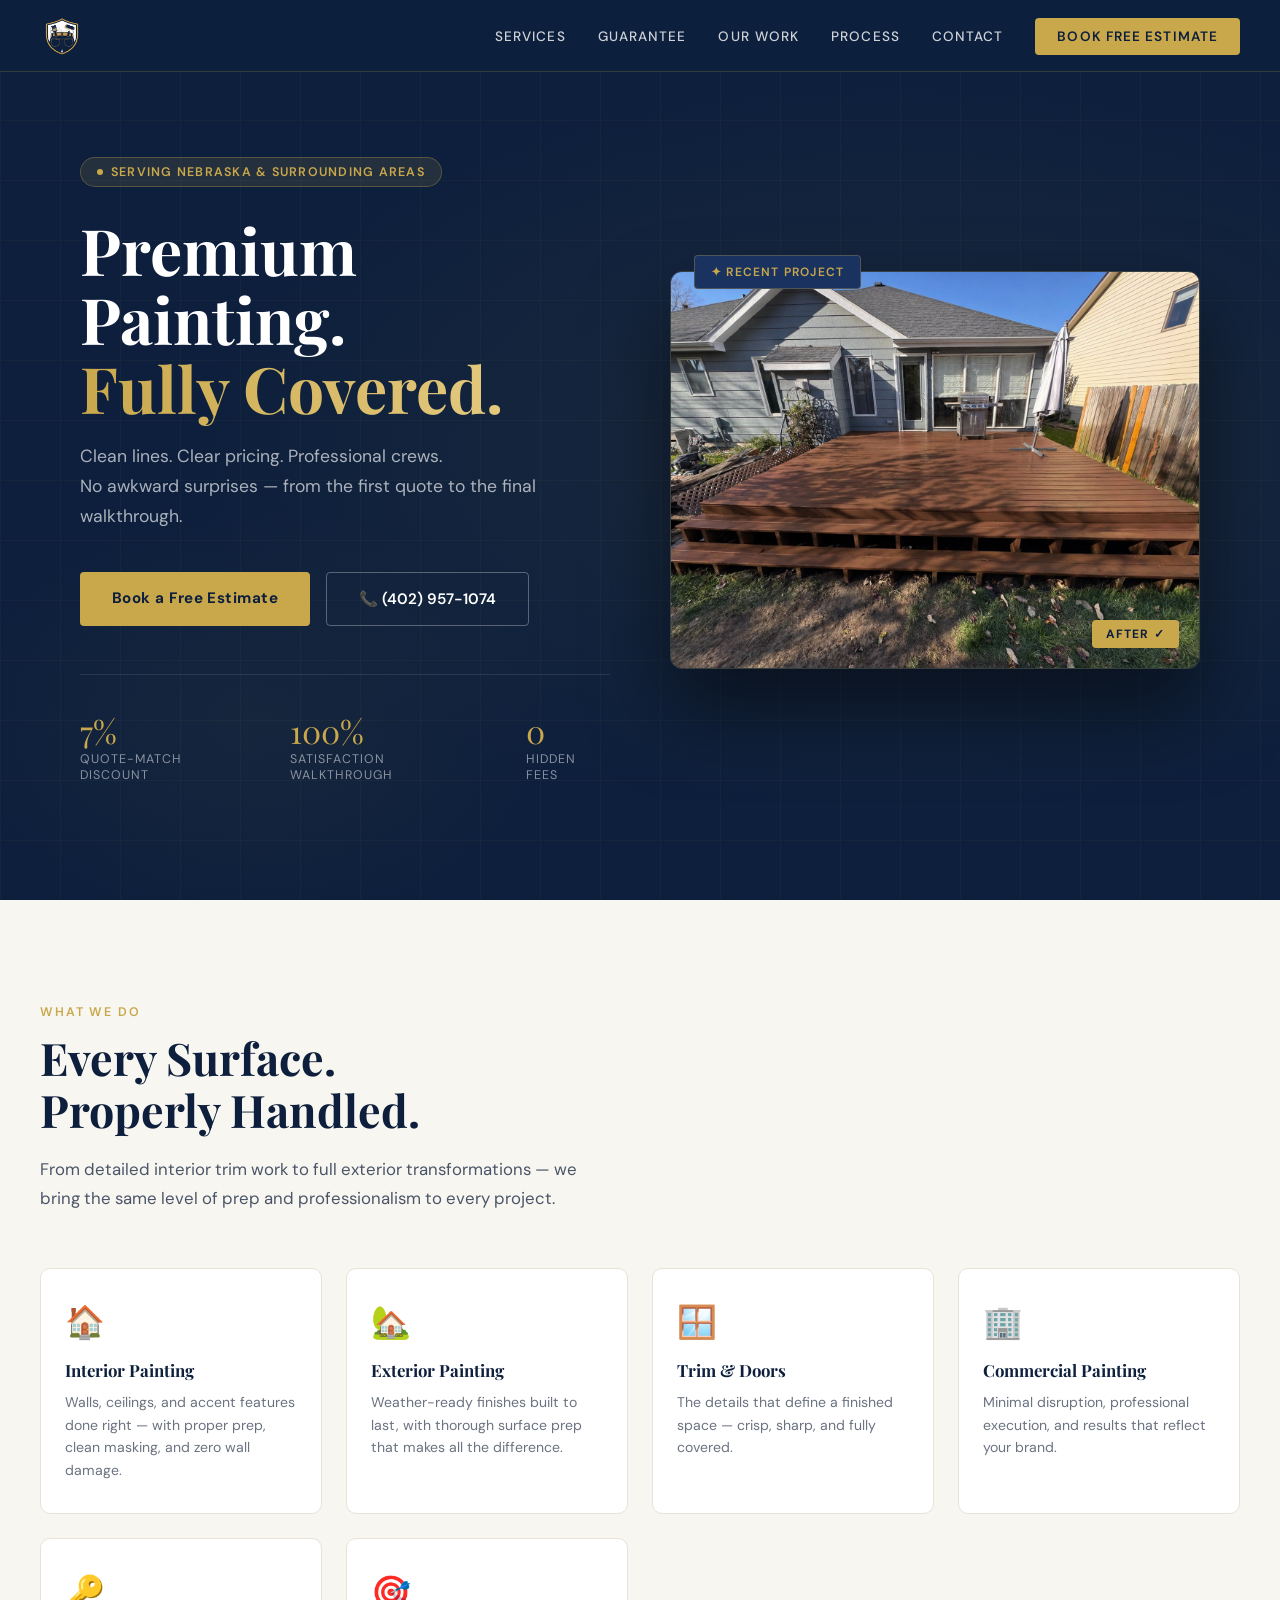
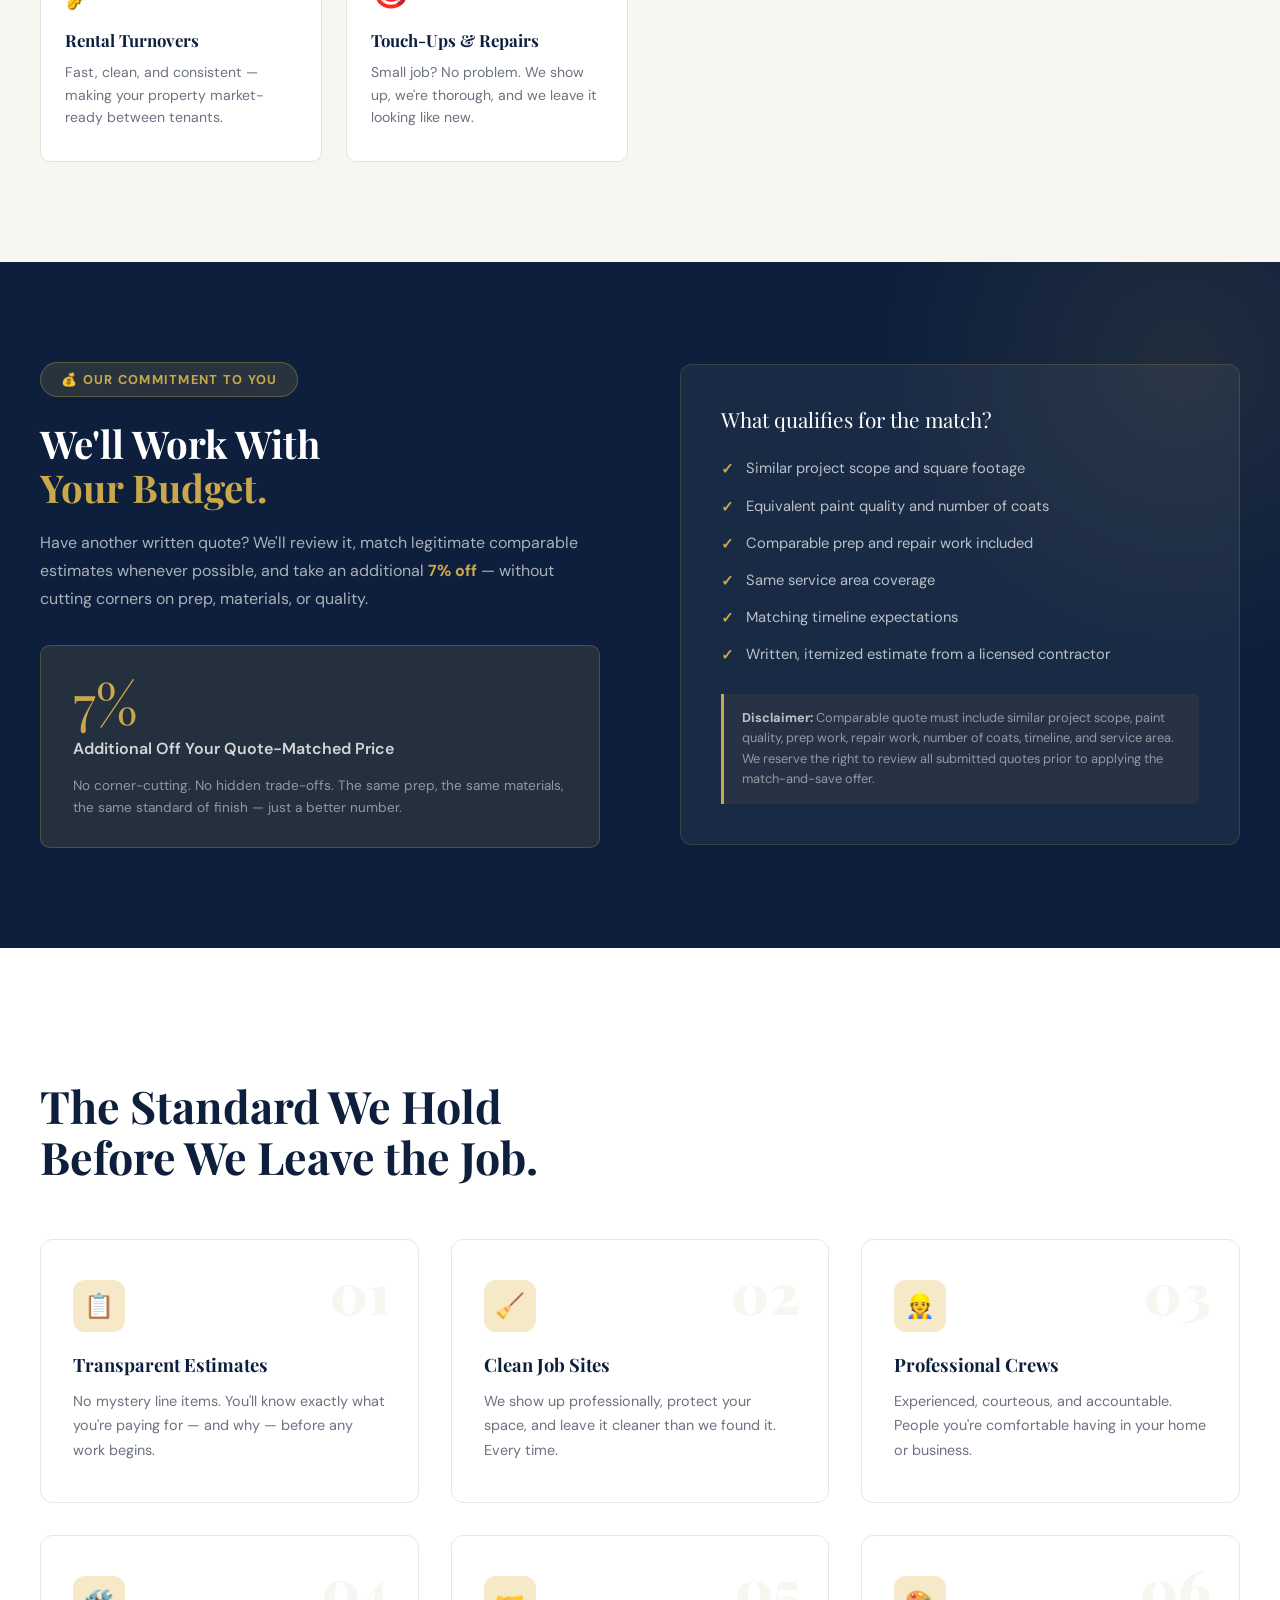
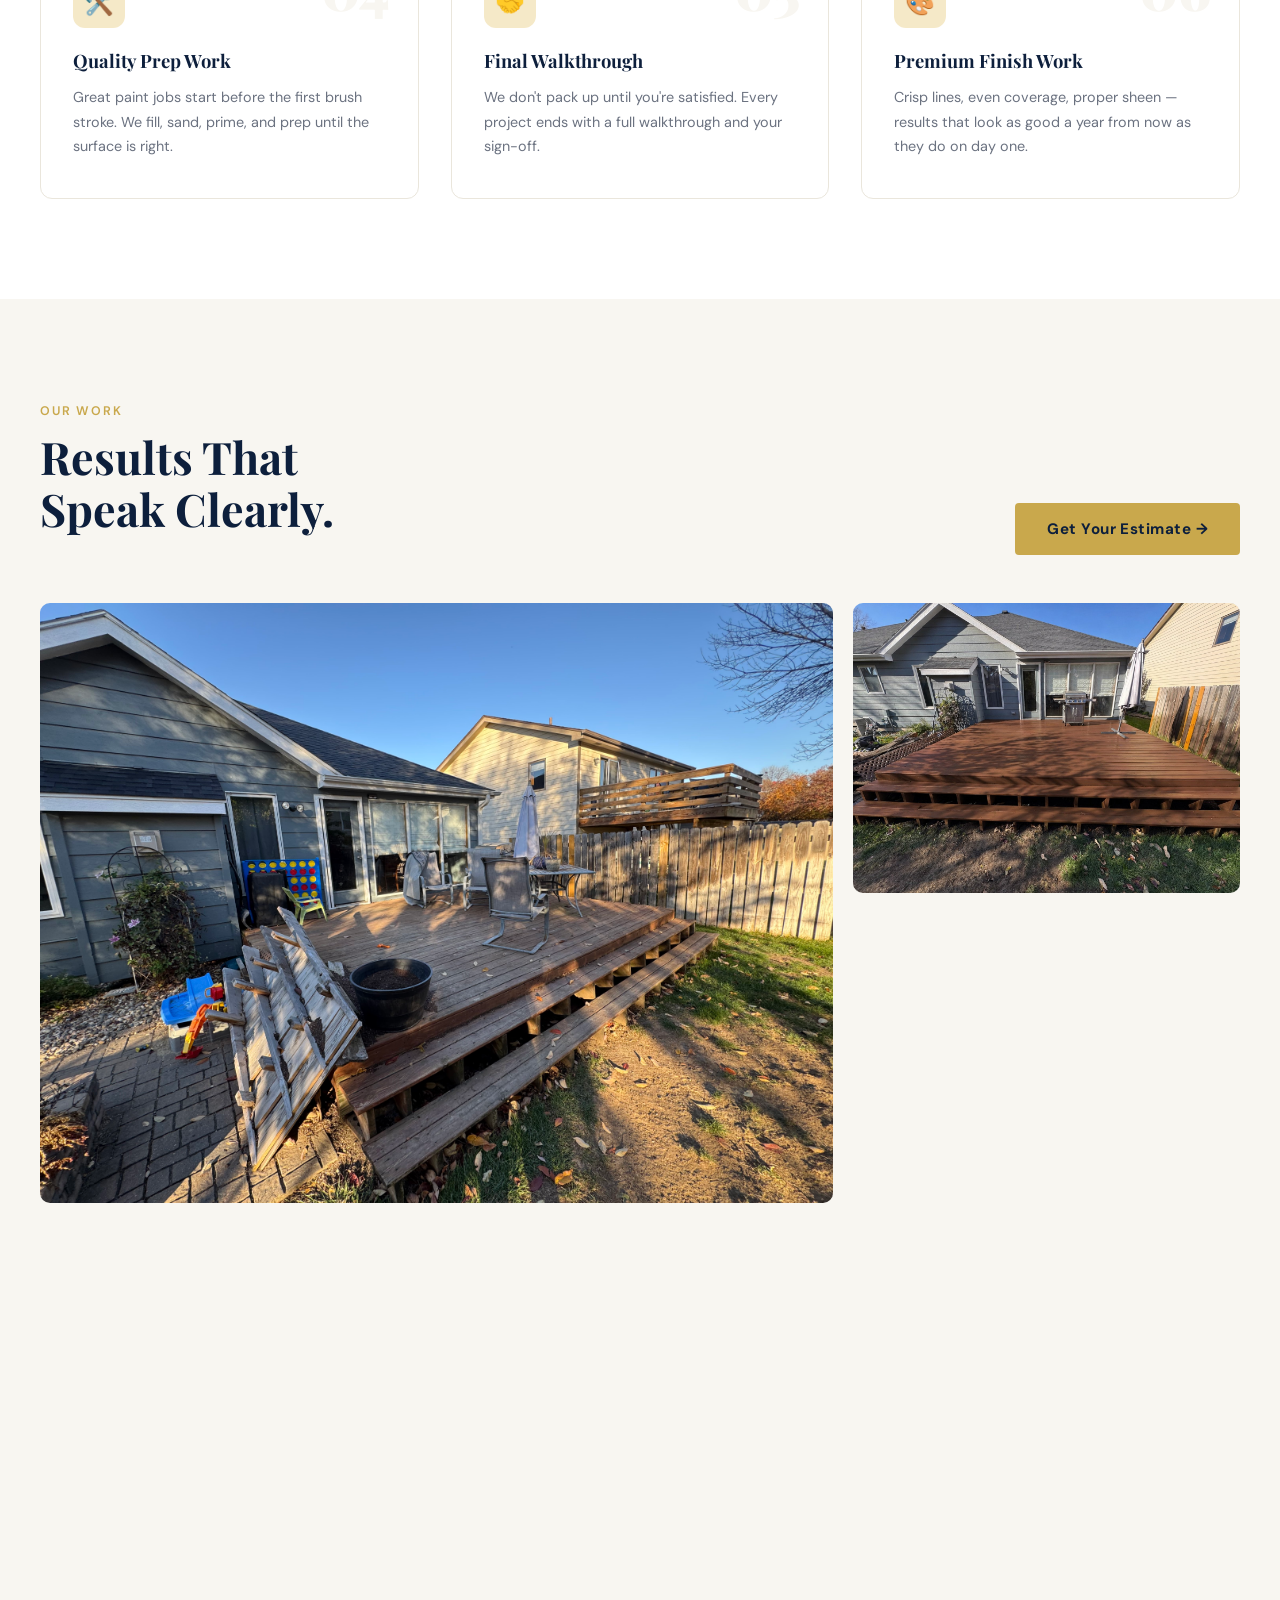
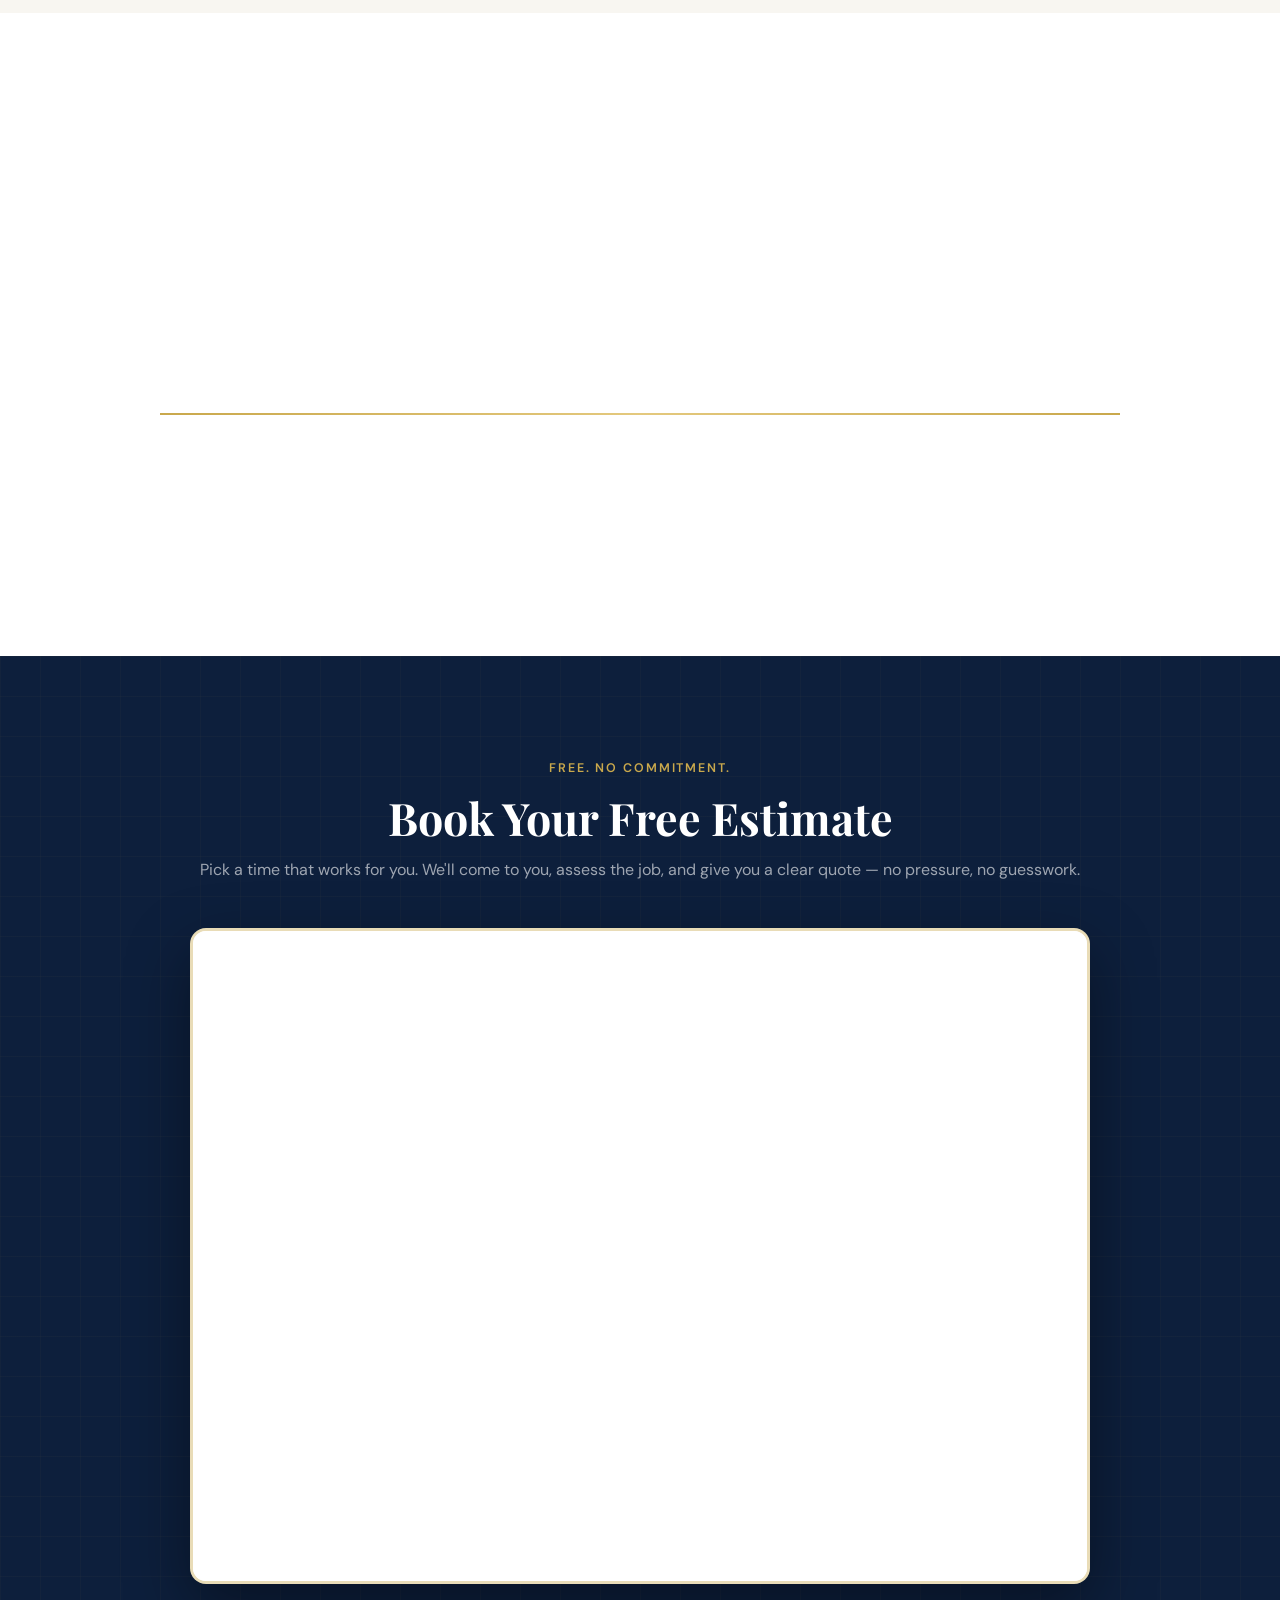
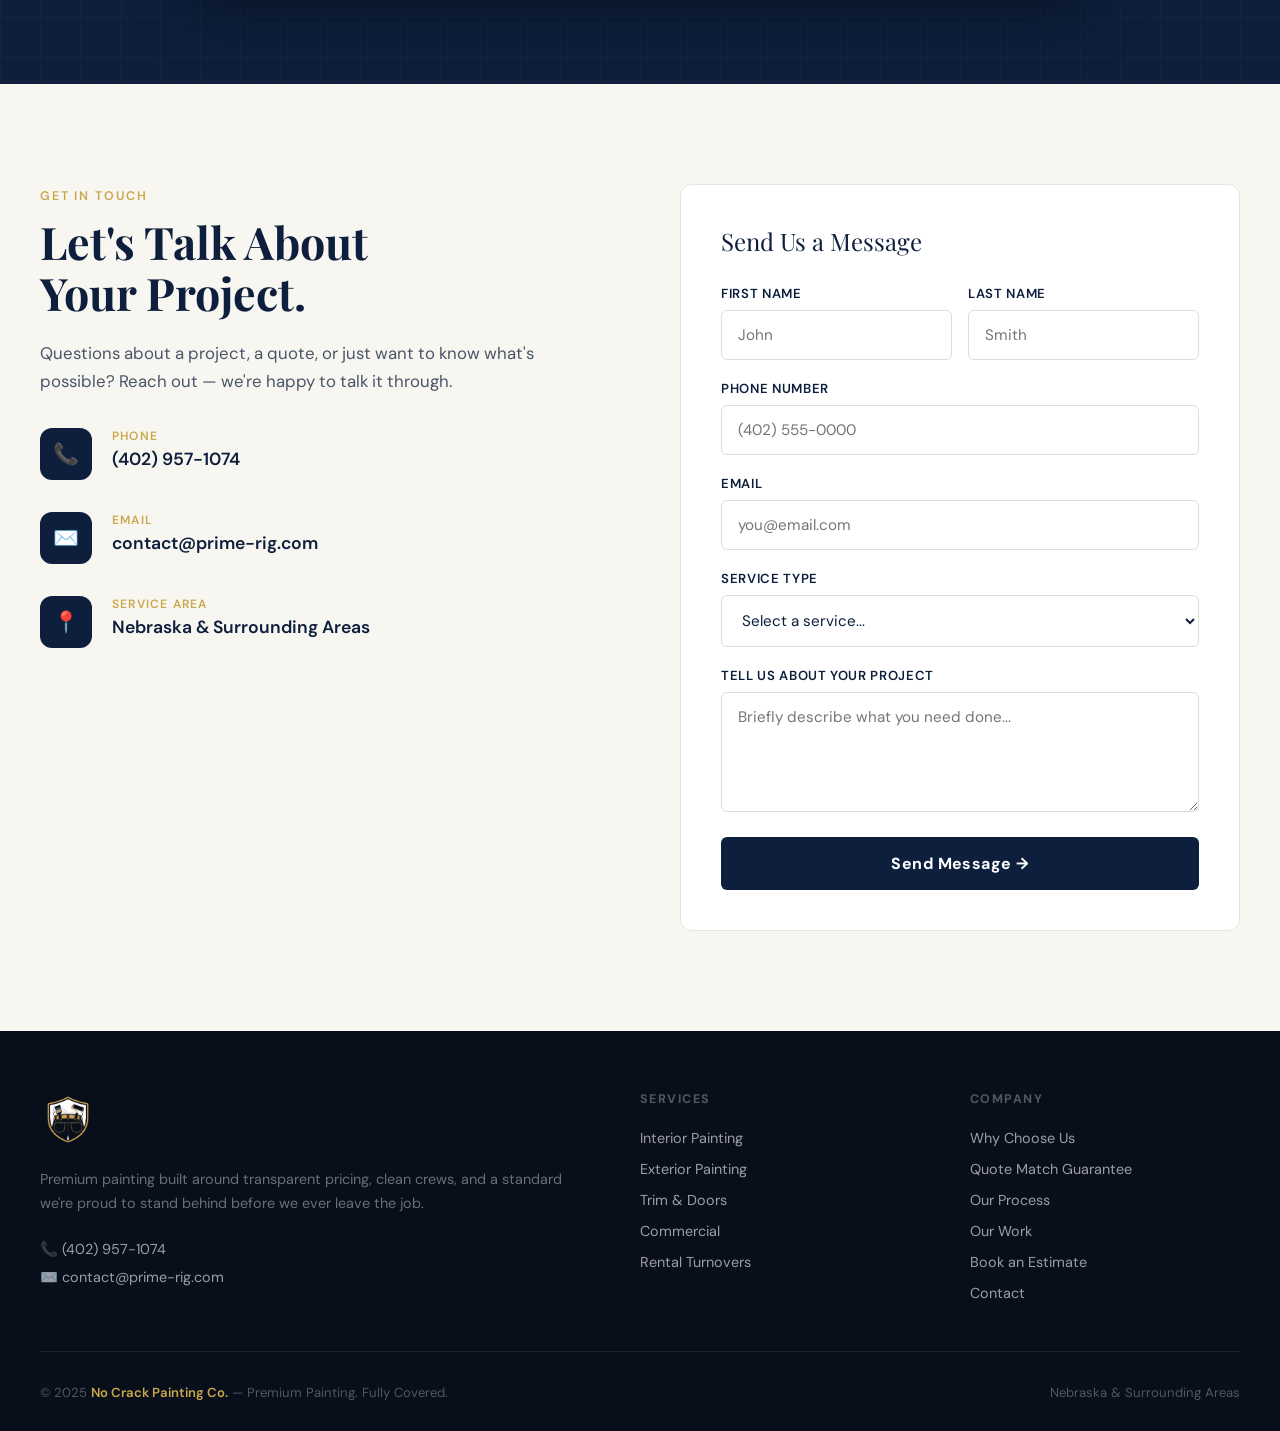
==== index.html @ b7c5a040 "Add files via upload" ====
<!DOCTYPE html>
<html lang="en">
<head>
<meta charset="UTF-8">
<meta name="viewport" content="width=device-width, initial-scale=1.0">
<meta name="description" content="No Crack Painting Co. - Premium painting services in Nebraska. Clean crews, transparent pricing, quality prep work. Book a free estimate today.">
<title>No Crack Painting Co. | Premium Painting. Fully Covered.</title>
<link rel="icon" type="image/png" href="[data-uri]">
<link rel="preconnect" href="https://fonts.googleapis.com">
<link rel="preconnect" href="https://fonts.gstatic.com" crossorigin>
<link href="https://fonts.googleapis.com/css2?family=Playfair+Display:wght@700;900&family=DM+Sans:wght@300;400;500;600&display=swap" rel="stylesheet">
<link rel="stylesheet" href="nocrack_styles.css">
</head>
<body>

<!-- NAV -->
<nav>
  <a href="#hero" class="nav-logo">
    <img src="[data-uri]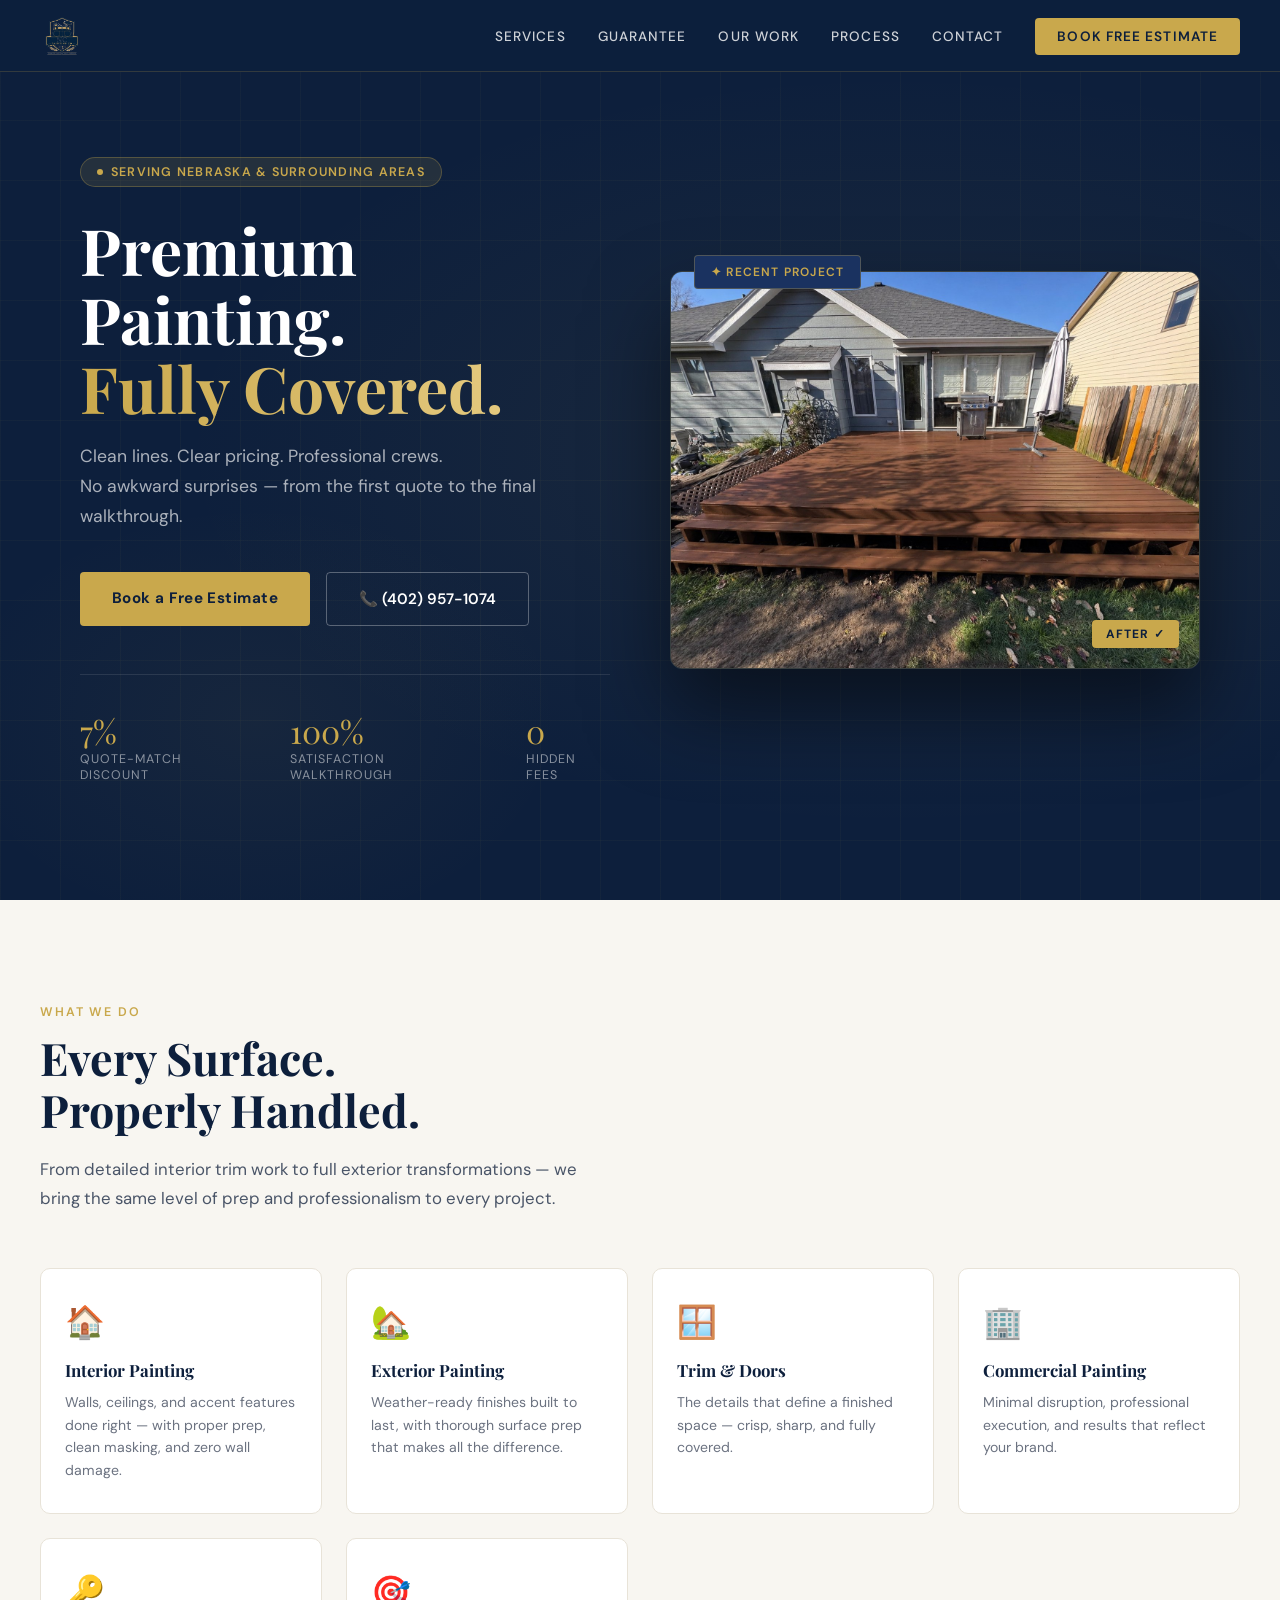
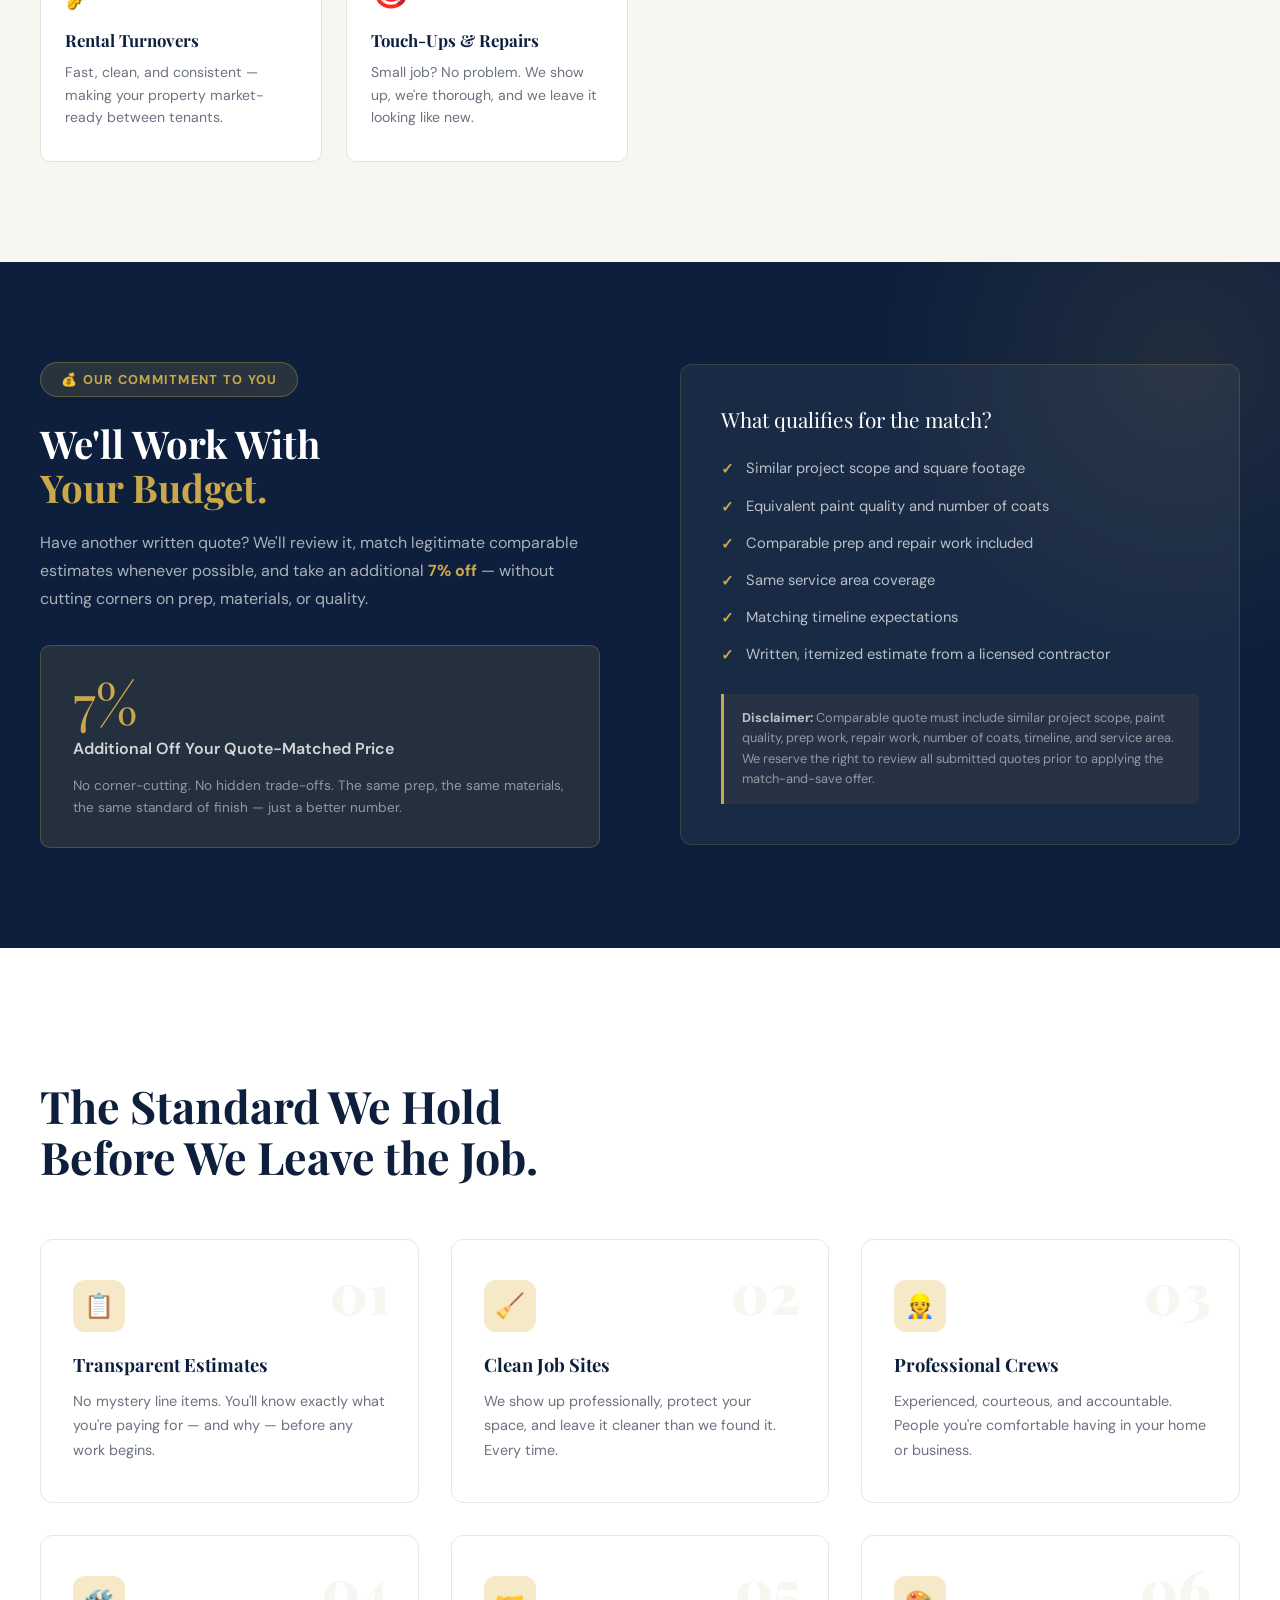
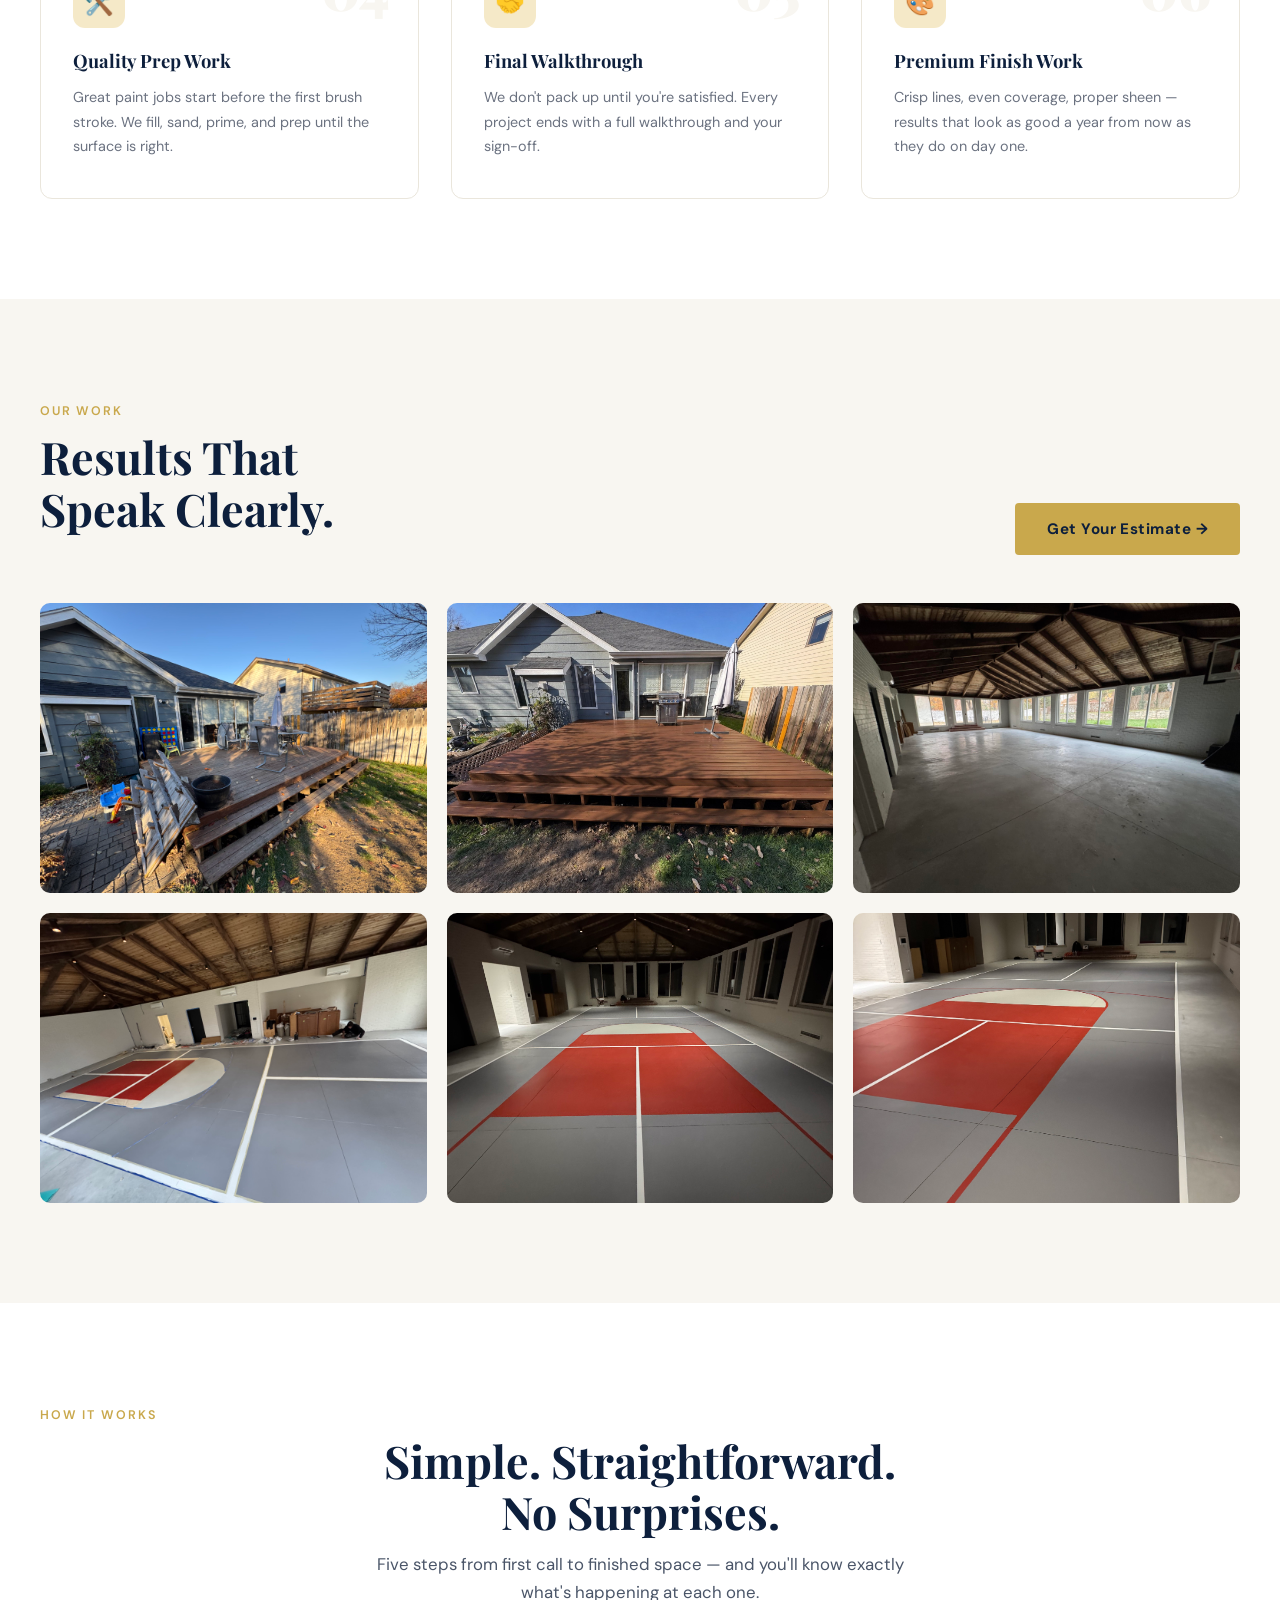
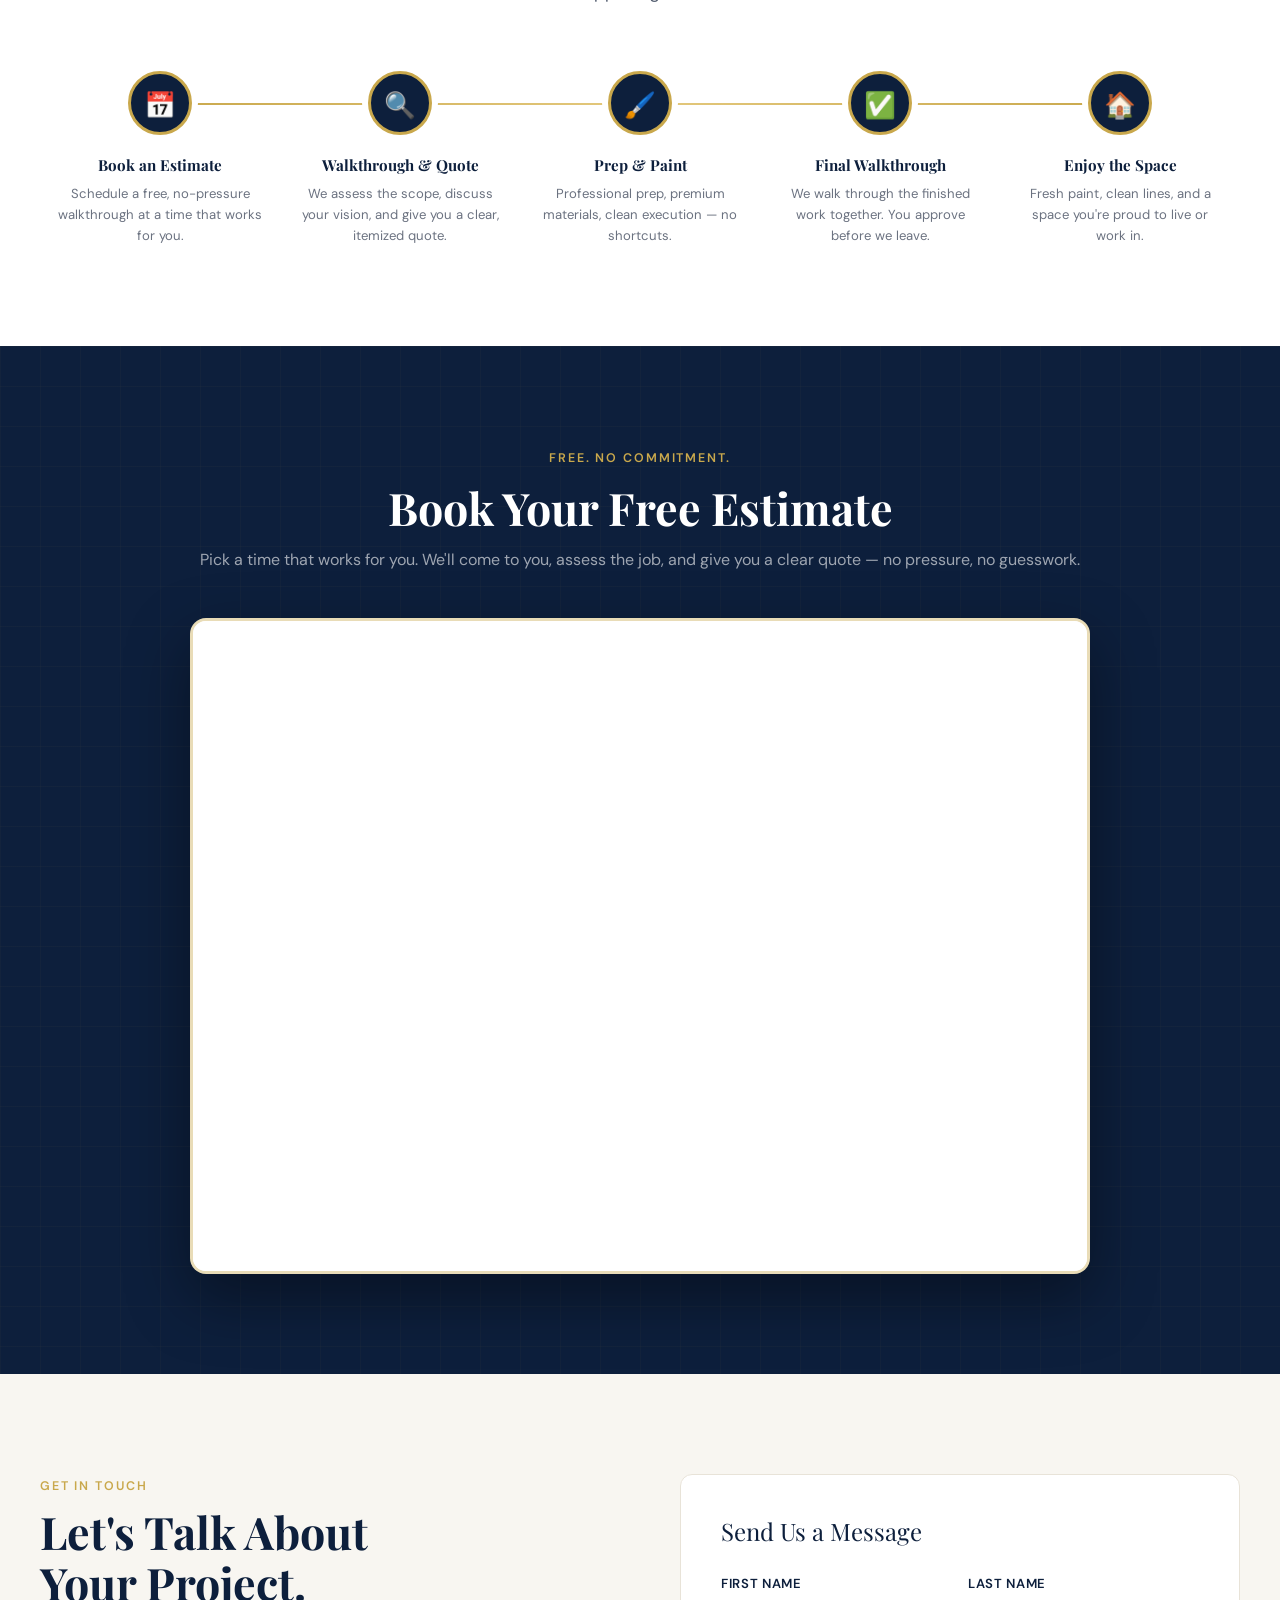
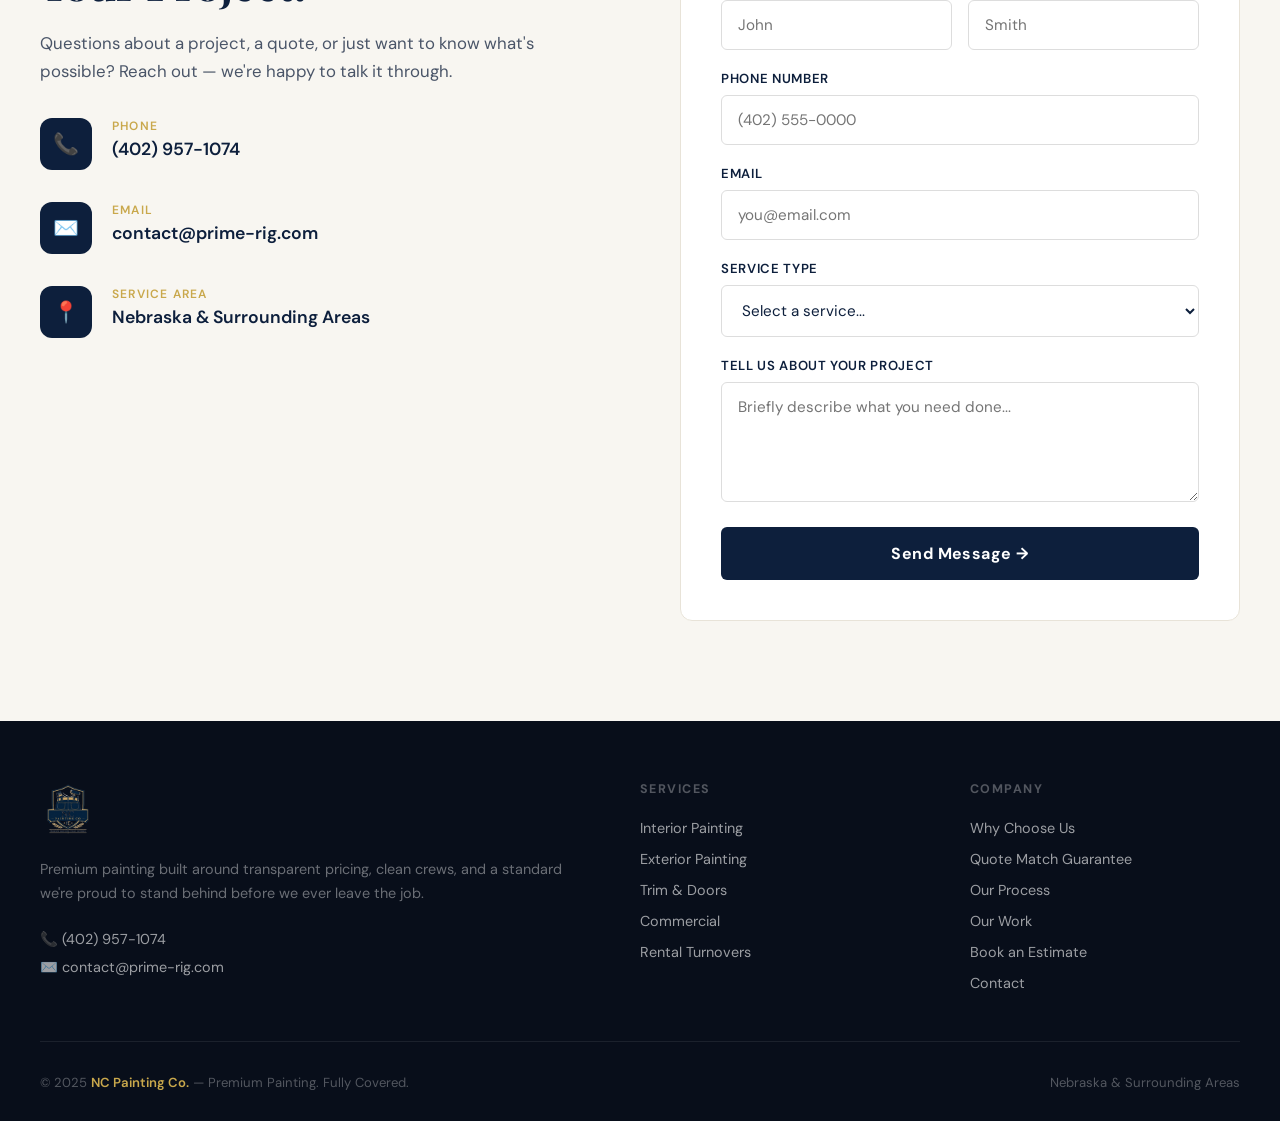
